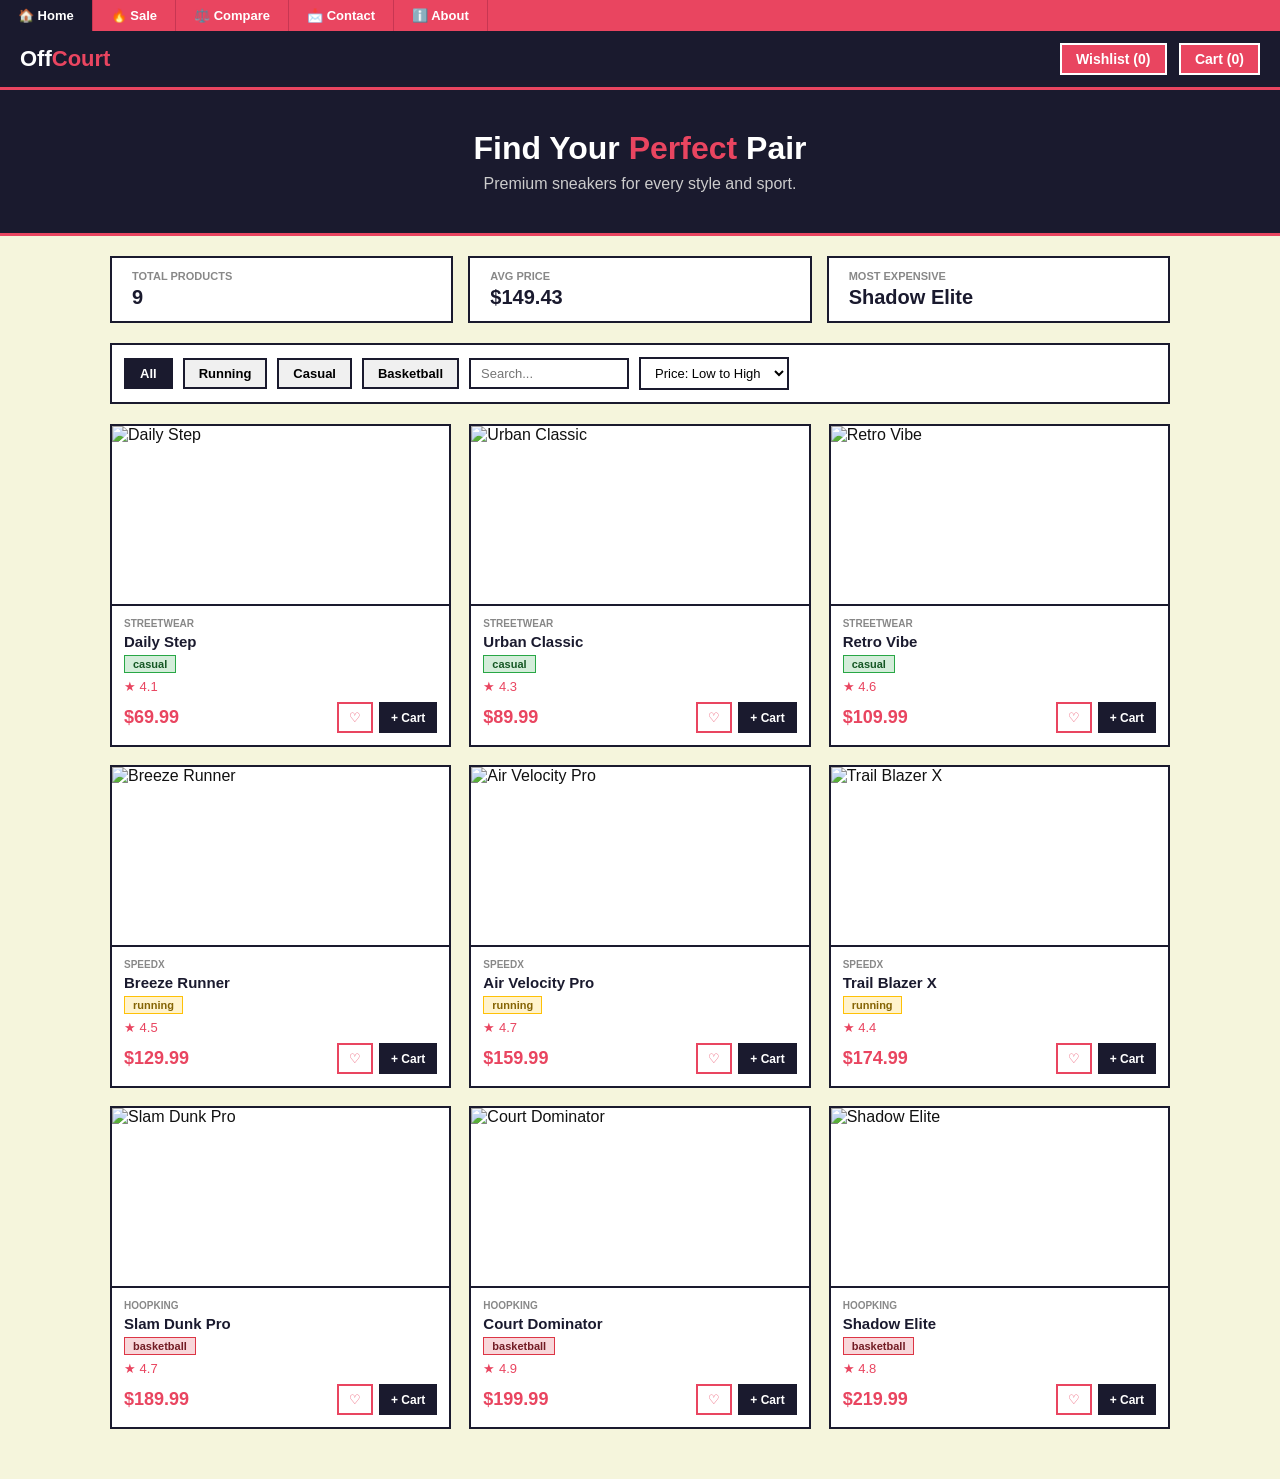
==== index.html @ d86528bd "new commit" ====
<!DOCTYPE html>
<html lang="en">
<head>
  <meta charset="UTF-8" />
  <title>OffCourt Sneakers</title>
  <link rel="stylesheet" href="style.css" />
</head>
<body>

  <div class="page-nav">
    <a href="index.html" class="active">🏠 Home</a>
    <a href="sale.html">🔥 Sale</a>
    <a href="compare.html">⚖️ Compare</a>
    <a href="contact.html">📩 Contact</a>
    <a href="about.html">ℹ️ About</a>
  </div>

  <nav class="navbar">
    <h1>Off<span>Court</span></h1>
    <div>
      <button id="wishlist-btn">Wishlist (<span id="wish-count">0</span>)</button>
      <button id="cart-btn">Cart (<span id="cart-count">0</span>)</button>
    </div>
  </nav>

  <div class="hero">
    <h2>Find Your <span>Perfect</span> Pair</h2>
    <p>Premium sneakers for every style and sport.</p>
  </div>

  <div class="main">

    <div class="stats-row">
      <div class="stat-box"><div class="label">Total Products</div><div class="value" id="stat-total">0</div></div>
      <div class="stat-box"><div class="label">Avg Price</div><div class="value" id="stat-avg">$0</div></div>
      <div class="stat-box"><div class="label">Most Expensive</div><div class="value" id="stat-top">-</div></div>
    </div>

    <div class="filter-row">
      <button class="filter-btn active" data-cat="all">All</button>
      <button class="filter-btn" data-cat="running">Running</button>
      <button class="filter-btn" data-cat="casual">Casual</button>
      <button class="filter-btn" data-cat="basketball">Basketball</button>
      <input type="text" id="search-input" placeholder="Search..." />
      <select id="sort-select">
        <option value="price-asc">Price: Low to High</option>
        <option value="price-desc">Price: High to Low</option>
        <option value="rating">Top Rated</option>
        <option value="name">Name A-Z</option>
      </select>
    </div>

    <div class="product-grid" id="product-grid"></div>

  </div>

  <div class="toast" id="toast"></div>
  <div class="overlay" id="overlay"></div>

  <div class="sidebar" id="cart-sidebar">
    <div class="sidebar-header">
      <h3>Your Cart</h3>
      <button class="close-btn" id="close-cart">X</button>
    </div>
    <div class="sidebar-body" id="cart-body"></div>
    <div class="sidebar-footer" id="cart-footer" style="display:none;">
      <div class="promo-row">
        <input type="text" id="promo-input" placeholder="Promo code..." />
        <button id="promo-btn">Apply</button>
      </div>
      <p class="promo-msg" id="promo-msg"></p>
      <div class="discount-row" id="discount-row" style="display:none;">
        <span>Discount</span><span id="discount-label"></span>
      </div>
      <div class="total-row">
        <span>Total</span><span id="cart-total">$0.00</span>
      </div>
      <button class="checkout-btn" id="checkout-btn">Checkout</button>
    </div>
  </div>

  <div class="sidebar" id="wish-sidebar">
    <div class="sidebar-header">
      <h3>Wishlist</h3>
      <button class="close-btn" id="close-wish">X</button>
    </div>
    <div class="sidebar-body" id="wish-body"></div>
  </div>
  <script src="script.js"></script>
</body>
</html>
---- style.css ----
.page-nav { background: #e94560; display: flex; gap: 0; }
.page-nav a { color: white; text-decoration: none; padding: 8px 18px; font-size: 13px; font-weight: bold; border-right: 1px solid #c73652; }
.page-nav a:hover, .page-nav a.active { background: #1a1a2e; }

* { box-sizing: border-box; margin: 0; padding: 0; }

body { background: #f5f5dc; font-family: Arial, sans-serif; color: #111; }

.navbar { background: #1a1a2e; color: white; padding: 12px 20px; display: flex; align-items: center; justify-content: space-between; border-bottom: 3px solid #e94560; }
.navbar h1 { font-size: 22px; }
.navbar h1 span { color: #e94560; }
.navbar button { background: #e94560; color: white; border: 2px solid white; padding: 6px 14px; cursor: pointer; font-size: 14px; font-weight: bold; margin-left: 8px; }
.navbar button:hover { background: #c73652; }

.hero { background: #1a1a2e; color: white; text-align: center; padding: 40px 20px; border-bottom: 3px solid #e94560; }
.hero h2 { font-size: 32px; margin-bottom: 8px; }
.hero h2 span { color: #e94560; }
.hero p { color: #ccc; }

.main { max-width: 1100px; margin: 0 auto; padding: 20px; }

.stats-row { display: flex; gap: 15px; margin-bottom: 20px; flex-wrap: wrap; }
.stat-box { background: white; border: 2px solid #1a1a2e; padding: 12px 20px; flex: 1; min-width: 150px; }
.stat-box .label { font-size: 11px; color: #888; text-transform: uppercase; font-weight: bold; }
.stat-box .value { font-size: 20px; font-weight: bold; color: #1a1a2e; margin-top: 4px; }

.filter-row { display: flex; align-items: center; gap: 10px; flex-wrap: wrap; margin-bottom: 20px; background: white; border: 2px solid #1a1a2e; padding: 12px; }
.filter-btn { background: #f0f0f0; border: 2px solid #1a1a2e; padding: 6px 14px; cursor: pointer; font-size: 13px; font-weight: bold; }
.filter-btn.active { background: #1a1a2e; color: white; }
.filter-btn:hover { background: #e94560; color: white; border-color: #e94560; }
.filter-row input, .filter-row select { border: 2px solid #1a1a2e; padding: 6px 10px; font-size: 13px; background: white; }
.filter-row input { width: 160px; }

.product-grid { display: grid; grid-template-columns: repeat(3, 1fr); gap: 18px; margin-bottom: 30px; }
@media (max-width: 768px) { .product-grid { grid-template-columns: repeat(2, 1fr); } }
@media (max-width: 480px) { .product-grid { grid-template-columns: 1fr; } }

.sneaker-card { background: white; border: 2px solid #1a1a2e; }
.sneaker-card img { width: 100%; height: 180px; object-fit: cover; display: block; border-bottom: 2px solid #1a1a2e; }
.card-body { padding: 12px; }
.card-brand { font-size: 10px; text-transform: uppercase; color: #888; font-weight: bold; }
.card-name { font-size: 15px; font-weight: bold; margin: 4px 0; color: #1a1a2e; }
.card-cat { font-size: 11px; font-weight: bold; padding: 2px 8px; display: inline-block; margin-bottom: 6px; }
.cat-running    { background: #fff3cd; color: #856404; border: 1px solid #ffc107; }
.cat-casual     { background: #d4edda; color: #155724; border: 1px solid #28a745; }
.cat-basketball { background: #f8d7da; color: #721c24; border: 1px solid #dc3545; }
.card-rating { color: #e94560; font-size: 13px; margin-bottom: 8px; }
.card-bottom { display: flex; align-items: center; justify-content: space-between; }
.card-price { font-size: 18px; font-weight: bold; color: #e94560; }
.card-actions { display: flex; gap: 6px; }
.add-btn { background: #1a1a2e; color: white; border: none; padding: 6px 12px; cursor: pointer; font-size: 12px; font-weight: bold; }
.add-btn:hover { background: #e94560; }
.wish-btn { background: white; color: #e94560; border: 2px solid #e94560; padding: 6px 10px; cursor: pointer; }
.wish-btn.wished { background: #e94560; color: white; }
.empty-state { text-align: center; padding: 40px; color: #888; grid-column: 1/-1; border: 2px dashed #ccc; background: white; }

.overlay { display: none; position: fixed; inset: 0; background: rgba(0,0,0,0.5); z-index: 40; }
.overlay.open { display: block; }
.sidebar { display: none; position: fixed; top: 0; right: 0; width: 340px; height: 100%; background: white; border-left: 3px solid #1a1a2e; z-index: 50; flex-direction: column; }
.sidebar.open { display: flex; }
.sidebar-header { background: #1a1a2e; color: white; padding: 14px 16px; display: flex; justify-content: space-between; align-items: center; border-bottom: 3px solid #e94560; }
.sidebar-header h3 { margin: 0; font-size: 16px; }
.close-btn { background: #e94560; color: white; border: none; padding: 4px 10px; cursor: pointer; font-weight: bold; }
.sidebar-body { flex: 1; overflow-y: auto; padding: 14px; }
.sidebar-footer { border-top: 3px solid #1a1a2e; padding: 14px; }

.cart-item { display: flex; gap: 10px; border: 2px solid #ddd; padding: 10px; margin-bottom: 10px; }
.cart-item img { width: 70px; height: 70px; object-fit: cover; }
.cart-item-info { flex: 1; }
.cart-item-name { font-weight: bold; font-size: 13px; margin-bottom: 3px; }
.cart-item-price { font-size: 12px; color: #888; margin-bottom: 6px; }
.qty-row { display: flex; align-items: center; gap: 8px; }
.qty-btn { background: #f0f0f0; border: 2px solid #1a1a2e; width: 26px; height: 26px; cursor: pointer; font-weight: bold; }
.qty-btn:hover { background: #e94560; color: white; border-color: #e94560; }
.qty-val { font-weight: bold; min-width: 20px; text-align: center; }
.remove-btn { background: none; border: none; color: #e94560; cursor: pointer; font-weight: bold; margin-left: auto; }

.promo-row { display: flex; gap: 8px; margin-bottom: 8px; }
.promo-row input { flex: 1; border: 2px solid #1a1a2e; padding: 6px 8px; font-size: 13px; }
.promo-row button { background: #1a1a2e; color: white; border: none; padding: 6px 12px; cursor: pointer; font-weight: bold; }
.promo-row button:hover { background: #e94560; }
.promo-msg { font-size: 12px; min-height: 16px; margin-bottom: 8px; }
.promo-msg.ok { color: green; font-weight: bold; }
.promo-msg.err { color: red; font-weight: bold; }
.discount-row { display: flex; justify-content: space-between; font-size: 13px; color: green; font-weight: bold; margin-bottom: 6px; }
.total-row { display: flex; justify-content: space-between; font-weight: bold; font-size: 17px; padding-top: 8px; border-top: 2px solid #1a1a2e; margin-bottom: 12px; }
.total-row span:last-child { color: #e94560; }
.checkout-btn { width: 100%; background: #e94560; color: white; border: none; padding: 10px; font-size: 15px; font-weight: bold; cursor: pointer; }
.checkout-btn:hover { background: #c73652; }

.wish-item { display: flex; gap: 10px; border: 2px solid #ddd; padding: 10px; margin-bottom: 10px; }
.wish-item img { width: 70px; height: 70px; object-fit: cover; }
.wish-item-info { flex: 1; }
.wish-item-name { font-weight: bold; font-size: 13px; margin-bottom: 4px; }
.wish-item-price { color: #e94560; font-weight: bold; font-size: 13px; margin-bottom: 8px; }
.wish-actions { display: flex; gap: 8px; }
.wish-add-btn { background: #1a1a2e; color: white; border: none; padding: 5px 10px; font-size: 12px; cursor: pointer; font-weight: bold; }
.wish-add-btn:hover { background: #e94560; }
.wish-remove-btn { background: none; border: 2px solid #e94560; color: #e94560; padding: 5px 10px; font-size: 12px; cursor: pointer; font-weight: bold; }

.toast { display: none; position: fixed; bottom: 20px; left: 50%; transform: translateX(-50%); background: #1a1a2e; color: white; padding: 10px 22px; font-size: 14px; font-weight: bold; z-index: 999; border: 2px solid #e94560; white-space: nowrap; }
.toast.show { display: block; }

.empty-msg { text-align: center; color: #888; padding: 30px 0; }
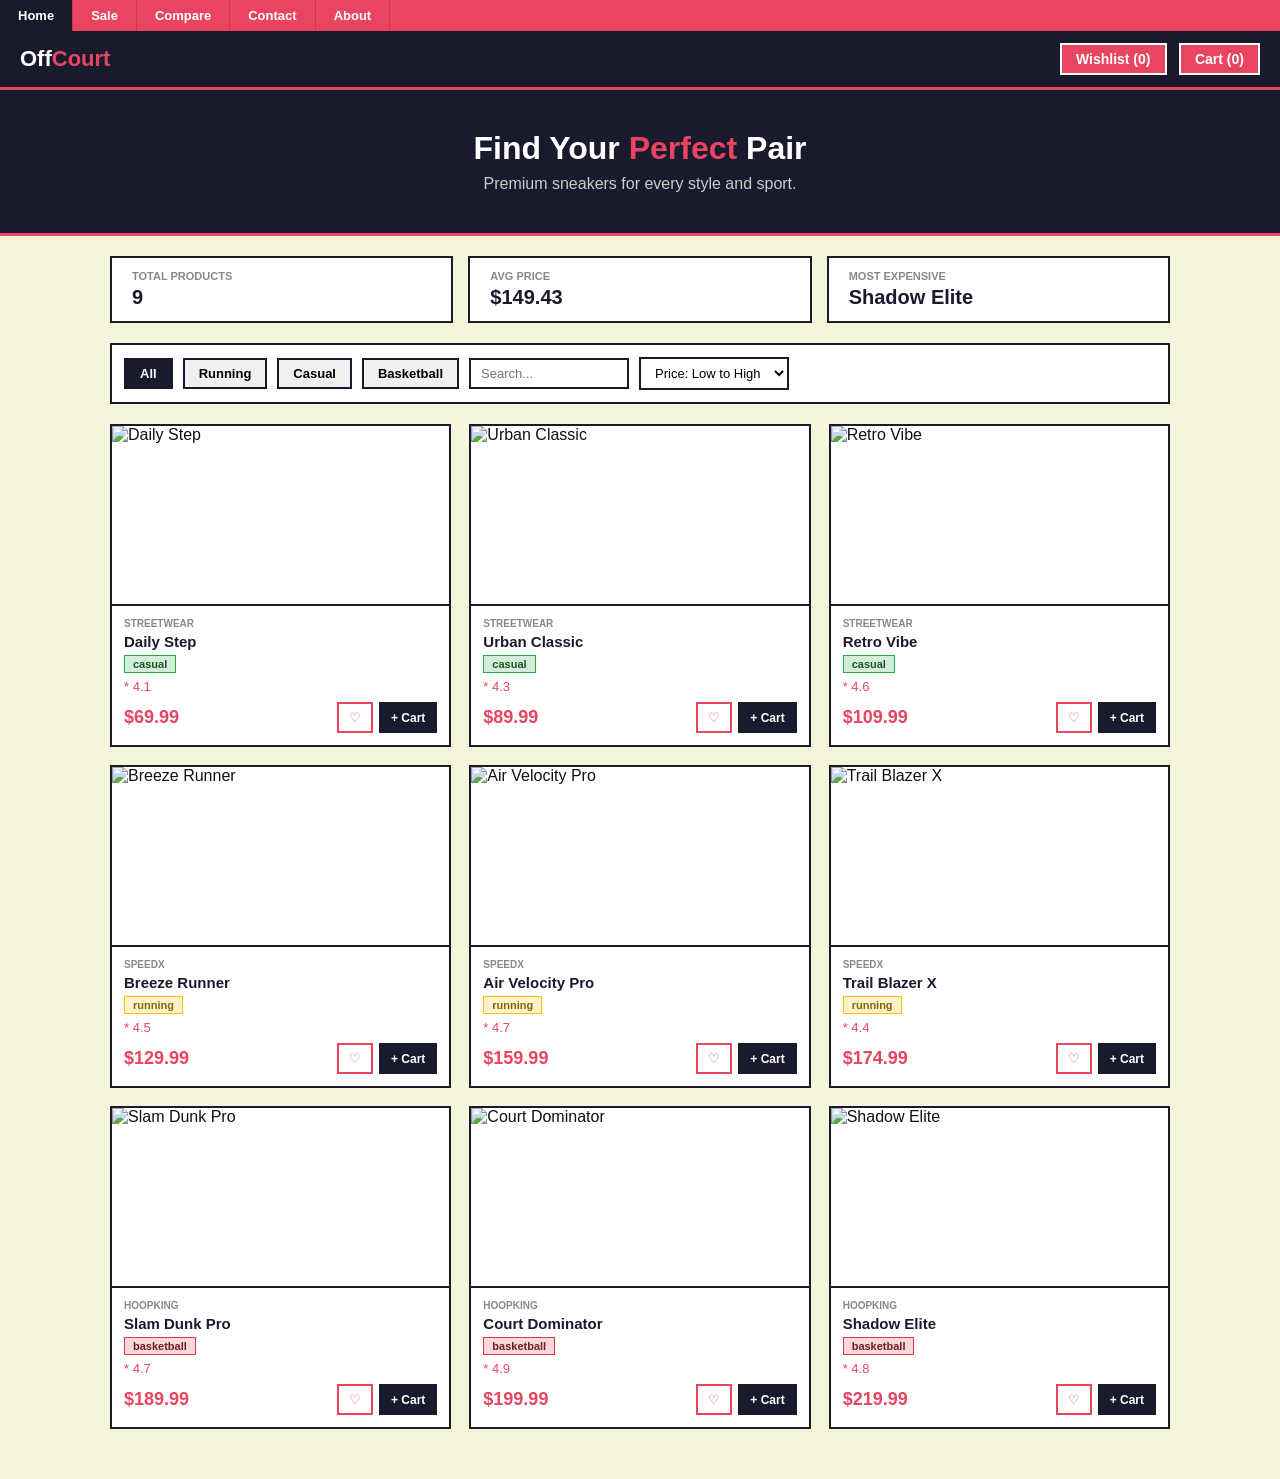
==== commit 3bb55eeb: "last min changes" ====
--- a/index.html
+++ b/index.html
@@ -8,11 +8,11 @@
 <body>
 
   <div class="page-nav">
-    <a href="index.html" class="active">🏠 Home</a>
-    <a href="sale.html">🔥 Sale</a>
-    <a href="compare.html">⚖️ Compare</a>
-    <a href="contact.html">📩 Contact</a>
-    <a href="about.html">ℹ️ About</a>
+    <a href="index.html" class="active">Home</a>
+    <a href="sale.html">Sale</a>
+    <a href="compare.html">Compare</a>
+    <a href="contact.html">Contact</a>
+    <a href="about.html">About</a>
   </div>
 
   <nav class="navbar">
@@ -31,9 +31,18 @@
   <div class="main">
 
     <div class="stats-row">
-      <div class="stat-box"><div class="label">Total Products</div><div class="value" id="stat-total">0</div></div>
-      <div class="stat-box"><div class="label">Avg Price</div><div class="value" id="stat-avg">$0</div></div>
-      <div class="stat-box"><div class="label">Most Expensive</div><div class="value" id="stat-top">-</div></div>
+      <div class="stat-box">
+        <div class="label">Total Products</div>
+        <div class="value" id="stat-total">0</div>
+      </div>
+      <div class="stat-box">
+        <div class="label">Avg Price</div>
+        <div class="value" id="stat-avg">$0</div>
+      </div>
+      <div class="stat-box">
+        <div class="label">Most Expensive</div>
+        <div class="value" id="stat-top">-</div>
+      </div>
     </div>
 
     <div class="filter-row">
@@ -70,10 +79,12 @@
       </div>
       <p class="promo-msg" id="promo-msg"></p>
       <div class="discount-row" id="discount-row" style="display:none;">
-        <span>Discount</span><span id="discount-label"></span>
+        <span>Discount</span>
+        <span id="discount-label"></span>
       </div>
       <div class="total-row">
-        <span>Total</span><span id="cart-total">$0.00</span>
+        <span>Total</span>
+        <span id="cart-total">$0.00</span>
       </div>
       <button class="checkout-btn" id="checkout-btn">Checkout</button>
     </div>
@@ -86,6 +97,7 @@
     </div>
     <div class="sidebar-body" id="wish-body"></div>
   </div>
+
   <script src="script.js"></script>
 </body>
-</html>+</html>
--- a/style.css
+++ b/style.css
@@ -1,10 +1,9 @@
-.page-nav { background: #e94560; display: flex; gap: 0; }
+* { box-sizing: border-box; margin: 0; padding: 0; }
+body { background: #f5f5dc; font-family: Arial, sans-serif; color: #111; }
+
+.page-nav { background: #e94560; display: flex; }
 .page-nav a { color: white; text-decoration: none; padding: 8px 18px; font-size: 13px; font-weight: bold; border-right: 1px solid #c73652; }
 .page-nav a:hover, .page-nav a.active { background: #1a1a2e; }
-
-* { box-sizing: border-box; margin: 0; padding: 0; }
-
-body { background: #f5f5dc; font-family: Arial, sans-serif; color: #111; }
 
 .navbar { background: #1a1a2e; color: white; padding: 12px 20px; display: flex; align-items: center; justify-content: space-between; border-bottom: 3px solid #e94560; }
 .navbar h1 { font-size: 22px; }
@@ -101,4 +100,4 @@
 .toast { display: none; position: fixed; bottom: 20px; left: 50%; transform: translateX(-50%); background: #1a1a2e; color: white; padding: 10px 22px; font-size: 14px; font-weight: bold; z-index: 999; border: 2px solid #e94560; white-space: nowrap; }
 .toast.show { display: block; }
 
-.empty-msg { text-align: center; color: #888; padding: 30px 0; }+.empty-msg { text-align: center; color: #888; padding: 30px 0; }
